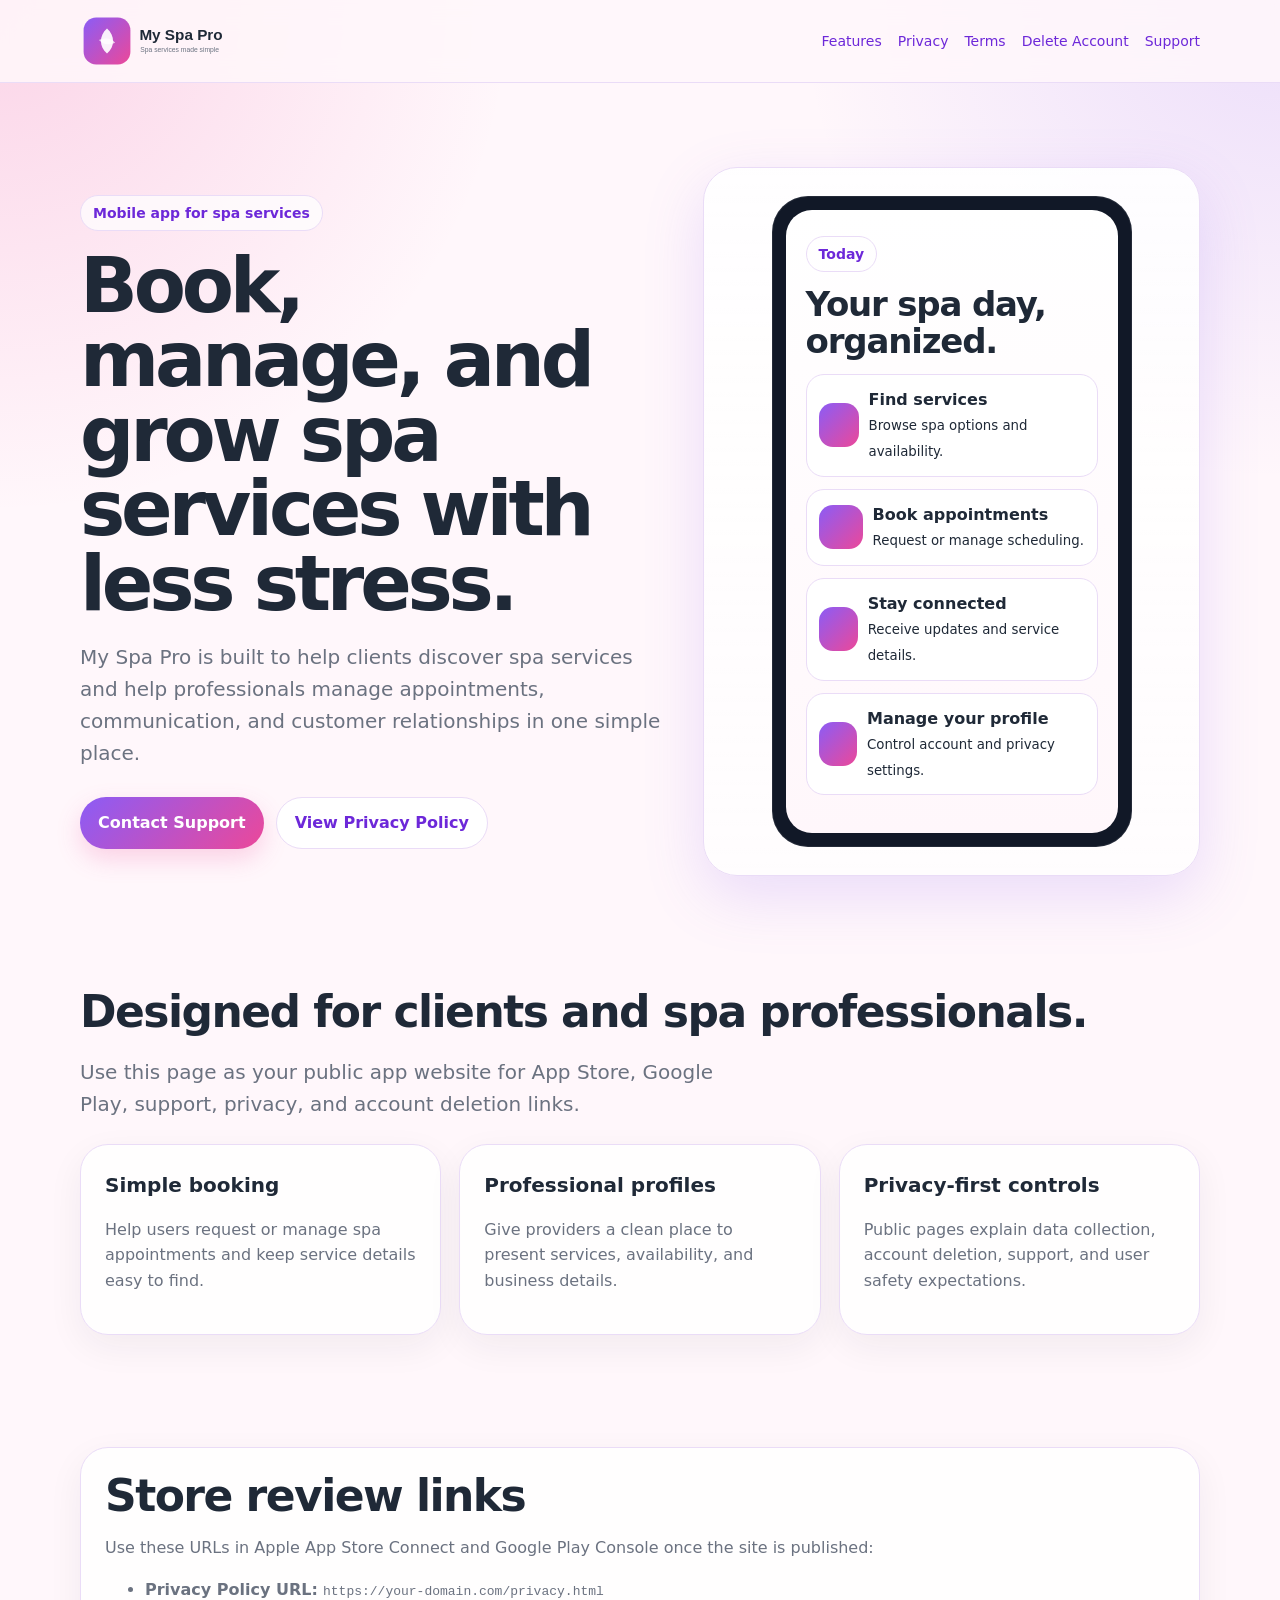
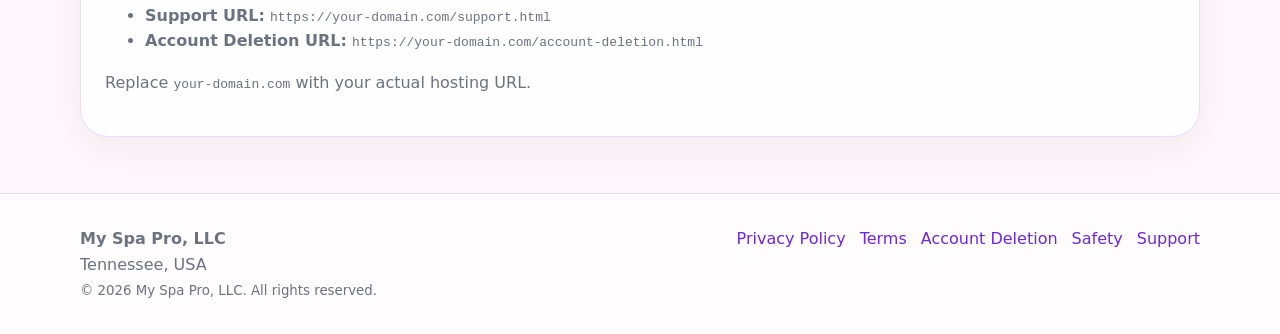
==== index.html @ a32980a8 "Add files via upload" ====
<!doctype html>
<html lang="en">
<head>
  <meta charset="utf-8">
  <meta name="viewport" content="width=device-width, initial-scale=1">
  <title>Home | My Spa Pro</title>
  <meta name="description" content="My Spa Pro helps clients and spa professionals connect, manage appointments, and simplify spa services.">
  <link rel="stylesheet" href="styles.css">
</head>
<body>

<header>
  <div class="container nav">
    <a class="logo" href="index.html" aria-label="My Spa Pro home"><img src="assets/logo.svg" alt="My Spa Pro"></a>
    <nav class="nav-links" aria-label="Main navigation">
      <a href="index.html#features">Features</a>
      <a href="privacy.html">Privacy</a>
      <a href="terms.html">Terms</a>
      <a href="account-deletion.html">Delete Account</a>
      <a href="support.html">Support</a>
    </nav>
  </div>
</header>


<main>
  <section class="hero">
    <div class="container hero-grid">
      <div>
        <span class="kicker">Mobile app for spa services</span>
        <h1>Book, manage, and grow spa services with less stress.</h1>
        <p class="lead">My Spa Pro is built to help clients discover spa services and help professionals manage appointments, communication, and customer relationships in one simple place.</p>
        <div class="actions">
          <a class="btn" href="support.html">Contact Support</a>
          <a class="btn secondary" href="privacy.html">View Privacy Policy</a>
        </div>
      </div>
      <div class="phone-card" aria-label="App preview">
        <div class="mock-phone">
          <div class="screen">
            <span class="kicker">Today</span>
            <h2 style="font-size:34px;margin-top:14px">Your spa day, organized.</h2>
            <div class="app-pill"><span class="icon"></span><div><strong>Find services</strong><br><small>Browse spa options and availability.</small></div></div>
            <div class="app-pill"><span class="icon"></span><div><strong>Book appointments</strong><br><small>Request or manage scheduling.</small></div></div>
            <div class="app-pill"><span class="icon"></span><div><strong>Stay connected</strong><br><small>Receive updates and service details.</small></div></div>
            <div class="app-pill"><span class="icon"></span><div><strong>Manage your profile</strong><br><small>Control account and privacy settings.</small></div></div>
          </div>
        </div>
      </div>
    </div>
  </section>

  <section id="features">
    <div class="container">
      <h2>Designed for clients and spa professionals.</h2>
      <p class="lead">Use this page as your public app website for App Store, Google Play, support, privacy, and account deletion links.</p>
      <div class="cards">
        <article class="card">
          <h3>Simple booking</h3>
          <p>Help users request or manage spa appointments and keep service details easy to find.</p>
        </article>
        <article class="card">
          <h3>Professional profiles</h3>
          <p>Give providers a clean place to present services, availability, and business details.</p>
        </article>
        <article class="card">
          <h3>Privacy-first controls</h3>
          <p>Public pages explain data collection, account deletion, support, and user safety expectations.</p>
        </article>
      </div>
    </div>
  </section>

  <section>
    <div class="container card">
      <h2>Store review links</h2>
      <p>Use these URLs in Apple App Store Connect and Google Play Console once the site is published:</p>
      <ul>
        <li><strong>Privacy Policy URL:</strong> <code>https://your-domain.com/privacy.html</code></li>
        <li><strong>Support URL:</strong> <code>https://your-domain.com/support.html</code></li>
        <li><strong>Account Deletion URL:</strong> <code>https://your-domain.com/account-deletion.html</code></li>
      </ul>
      <p>Replace <code>your-domain.com</code> with your actual hosting URL.</p>
    </div>
  </section>
</main>


<footer>
  <div class="container footer-grid">
    <div>
      <strong>My Spa Pro, LLC</strong><br>
      Tennessee, USA<br>
      <small>© <span id="year"></span> My Spa Pro, LLC. All rights reserved.</small>
    </div>
    <div class="footer-links">
      <a href="privacy.html">Privacy Policy</a>
      <a href="terms.html">Terms</a>
      <a href="account-deletion.html">Account Deletion</a>
      <a href="safety.html">Safety</a>
      <a href="support.html">Support</a>
    </div>
  </div>
</footer>
<script>document.getElementById('year').textContent = new Date().getFullYear();</script>

</body>
</html>
---- styles.css ----
:root {
  --bg: #fff7fb;
  --panel: rgba(255,255,255,.86);
  --text: #1f2937;
  --muted: #6b7280;
  --brand: #8b5cf6;
  --brand2: #ec4899;
  --border: #eadcf7;
  --shadow: 0 20px 60px rgba(139, 92, 246, .18);
}

* { box-sizing: border-box; }

body {
  margin: 0;
  font-family: Inter, ui-sans-serif, system-ui, -apple-system, BlinkMacSystemFont, "Segoe UI", sans-serif;
  color: var(--text);
  background:
    radial-gradient(circle at top left, rgba(236,72,153,.20), transparent 32rem),
    radial-gradient(circle at top right, rgba(139,92,246,.16), transparent 30rem),
    var(--bg);
  line-height: 1.6;
}

a { color: #6d28d9; text-decoration: none; }
a:hover { text-decoration: underline; }

.container { width: min(1120px, calc(100% - 32px)); margin: 0 auto; }

header {
  position: sticky;
  top: 0;
  z-index: 10;
  background: rgba(255,247,251,.86);
  backdrop-filter: blur(14px);
  border-bottom: 1px solid var(--border);
}

.nav {
  display: flex;
  align-items: center;
  justify-content: space-between;
  gap: 18px;
  padding: 14px 0;
}

.logo img { height: 54px; display: block; }

.nav-links {
  display: flex;
  align-items: center;
  gap: 16px;
  flex-wrap: wrap;
  font-size: 14px;
}

.btn {
  display: inline-flex;
  align-items: center;
  justify-content: center;
  border: 0;
  border-radius: 999px;
  padding: 12px 18px;
  font-weight: 700;
  background: linear-gradient(135deg, var(--brand), var(--brand2));
  color: white;
  box-shadow: 0 10px 24px rgba(236,72,153,.22);
}

.btn:hover { text-decoration: none; transform: translateY(-1px); }

.btn.secondary {
  background: white;
  color: #6d28d9;
  border: 1px solid var(--border);
  box-shadow: none;
}

.hero {
  padding: 84px 0 56px;
}

.hero-grid {
  display: grid;
  grid-template-columns: 1.08fr .92fr;
  gap: 40px;
  align-items: center;
}

.kicker {
  display: inline-flex;
  padding: 6px 12px;
  border: 1px solid var(--border);
  border-radius: 999px;
  background: rgba(255,255,255,.72);
  color: #6d28d9;
  font-size: 14px;
  font-weight: 700;
}

h1 {
  font-size: clamp(42px, 7vw, 76px);
  line-height: .98;
  letter-spacing: -0.055em;
  margin: 18px 0;
}

h2 {
  font-size: clamp(28px, 4vw, 44px);
  line-height: 1.08;
  letter-spacing: -0.035em;
  margin: 0 0 14px;
}

h3 { margin: 0 0 8px; font-size: 20px; }

.lead {
  font-size: 20px;
  color: var(--muted);
  max-width: 680px;
}

.actions { display: flex; gap: 12px; flex-wrap: wrap; margin-top: 28px; }

.phone-card {
  background: linear-gradient(180deg, rgba(255,255,255,.92), rgba(255,255,255,.72));
  border: 1px solid var(--border);
  border-radius: 34px;
  box-shadow: var(--shadow);
  padding: 28px;
}

.mock-phone {
  border-radius: 36px;
  background: #111827;
  padding: 14px;
  max-width: 360px;
  margin: 0 auto;
  box-shadow: inset 0 0 0 1px rgba(255,255,255,.08);
}

.screen {
  border-radius: 26px;
  background: linear-gradient(180deg, #fff, #fff7fb);
  min-height: 560px;
  padding: 26px 20px;
}

.app-pill {
  display: flex;
  gap: 10px;
  align-items: center;
  padding: 12px;
  background: white;
  border: 1px solid var(--border);
  border-radius: 18px;
  margin: 12px 0;
}

.icon {
  width: 44px;
  height: 44px;
  border-radius: 14px;
  background: linear-gradient(135deg, var(--brand), var(--brand2));
}

section { padding: 56px 0; }

.cards {
  display: grid;
  grid-template-columns: repeat(3, 1fr);
  gap: 18px;
  margin-top: 24px;
}

.card, .content-page {
  background: var(--panel);
  border: 1px solid var(--border);
  border-radius: 28px;
  padding: 24px;
  box-shadow: 0 12px 36px rgba(31,41,55,.06);
}

.card p, .content-page p, li { color: var(--muted); }

.content-page {
  margin: 42px auto;
  max-width: 900px;
}

.content-page h1 {
  font-size: clamp(36px, 5vw, 56px);
}

.notice {
  background: #fff;
  border-left: 5px solid var(--brand);
  padding: 14px 16px;
  border-radius: 14px;
  color: var(--muted);
}

.form-box {
  background: white;
  border: 1px solid var(--border);
  border-radius: 22px;
  padding: 18px;
  margin: 18px 0;
}

input, textarea, select {
  width: 100%;
  padding: 12px 14px;
  border: 1px solid var(--border);
  border-radius: 14px;
  font: inherit;
  margin: 6px 0 14px;
  background: #fff;
}

textarea { min-height: 130px; }

footer {
  border-top: 1px solid var(--border);
  background: rgba(255,255,255,.68);
  padding: 32px 0;
  color: var(--muted);
}

.footer-grid {
  display: flex;
  justify-content: space-between;
  gap: 20px;
  flex-wrap: wrap;
}

.footer-links { display: flex; gap: 14px; flex-wrap: wrap; }

@media (max-width: 820px) {
  .hero-grid, .cards { grid-template-columns: 1fr; }
  .nav { align-items: flex-start; flex-direction: column; }
  .screen { min-height: 440px; }
}
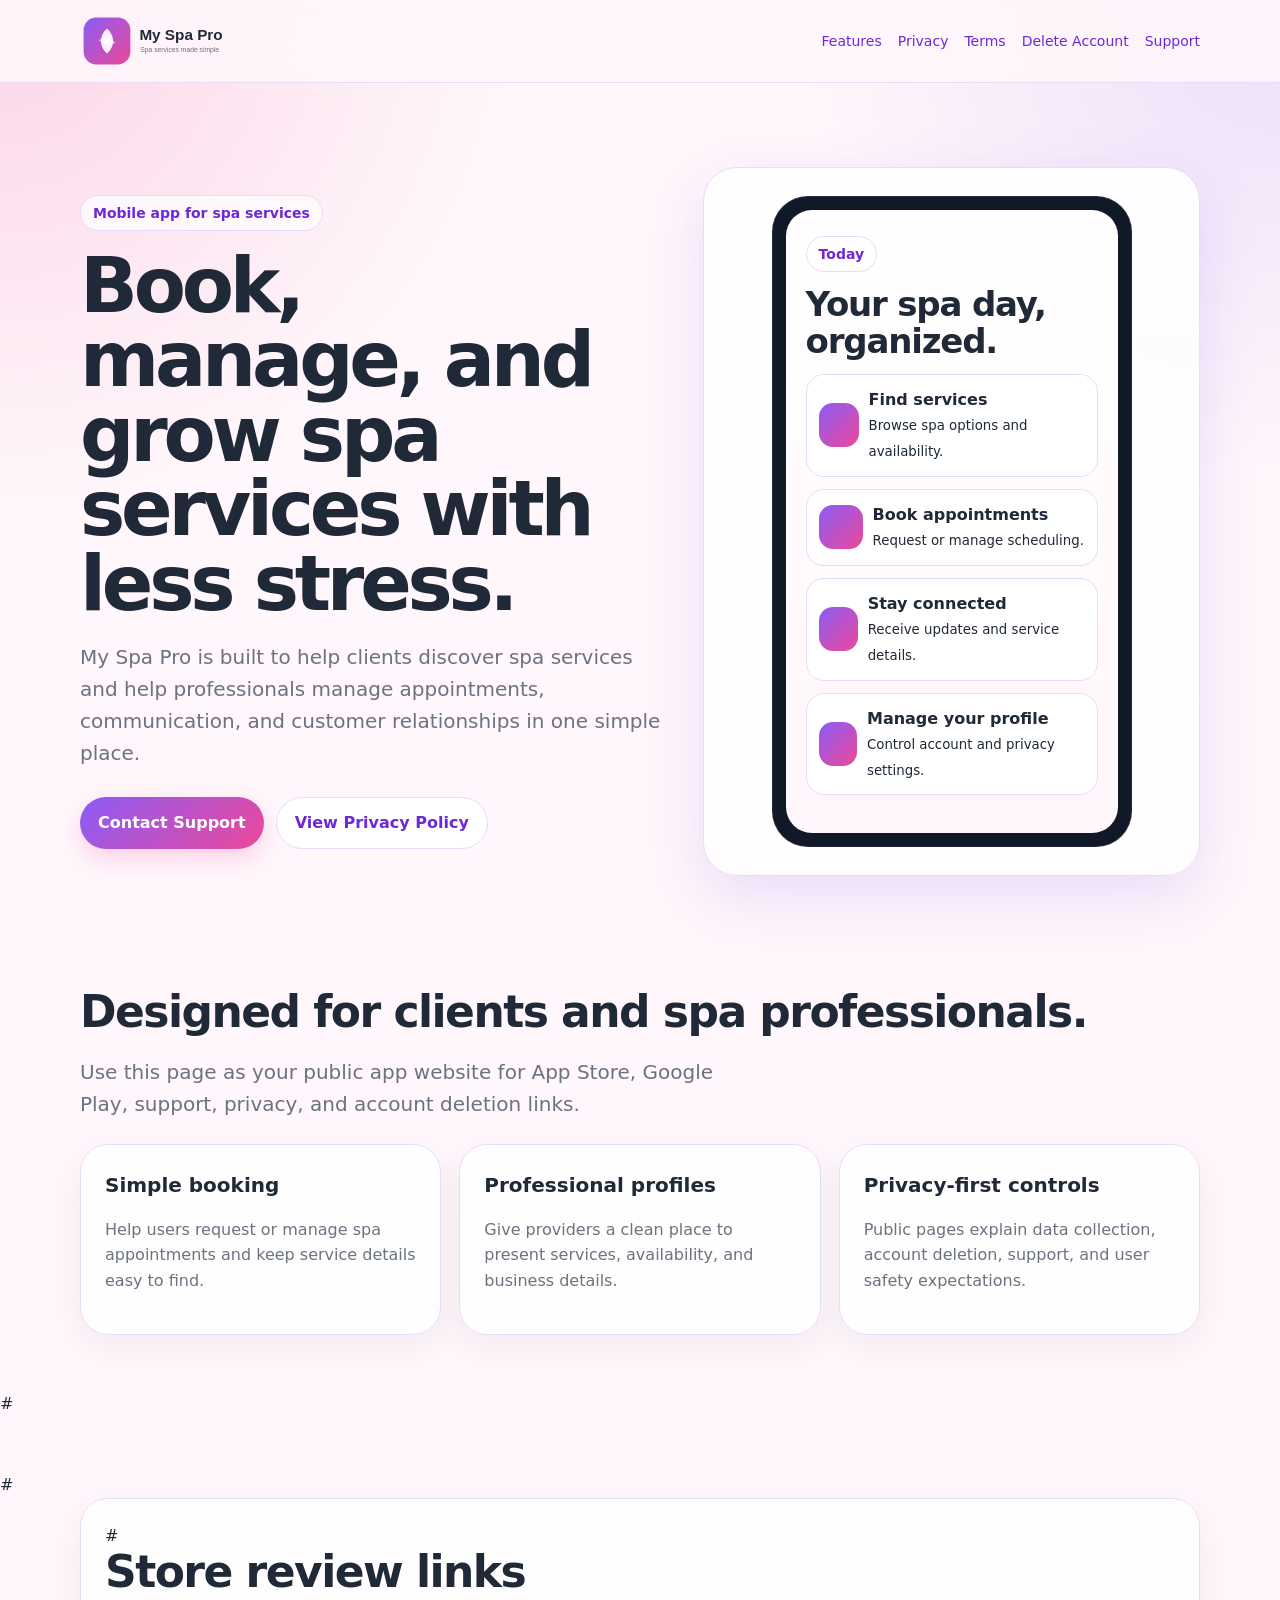
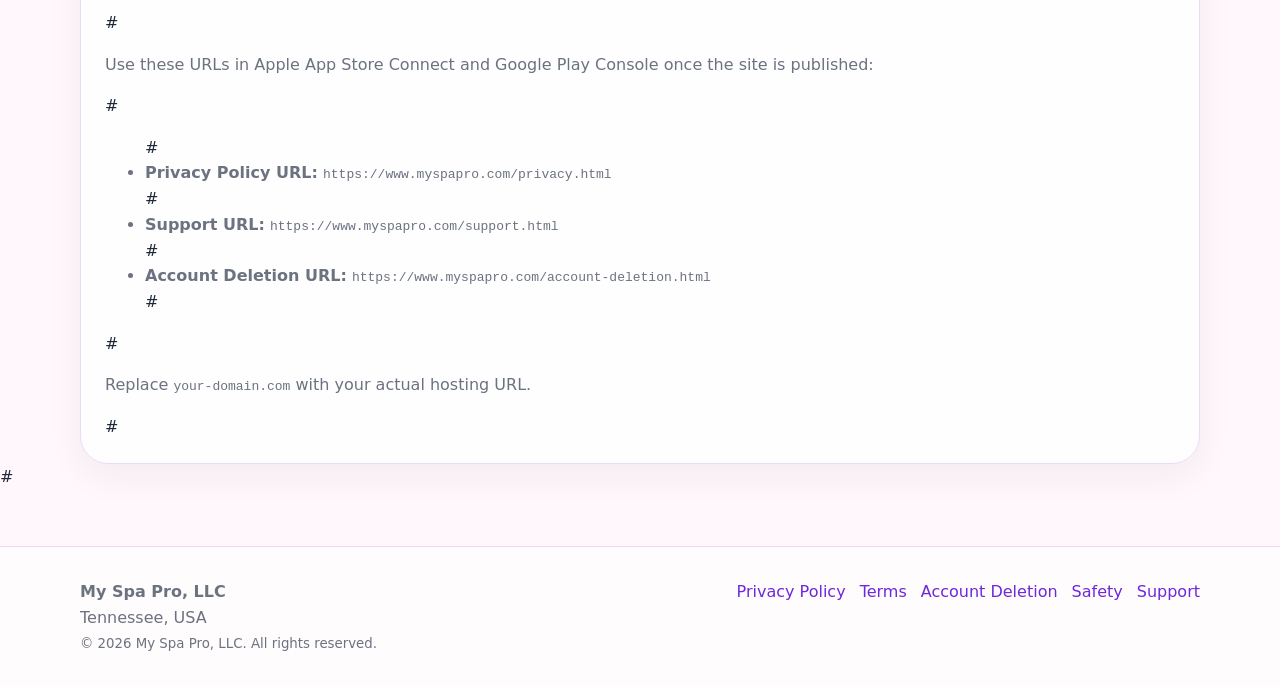
==== commit f15a370d: "Update index.html Hide APP Stores links" ====
--- a/index.html
+++ b/index.html
@@ -71,18 +71,18 @@
     </div>
   </section>
 
-  <section>
-    <div class="container card">
-      <h2>Store review links</h2>
-      <p>Use these URLs in Apple App Store Connect and Google Play Console once the site is published:</p>
-      <ul>
-        <li><strong>Privacy Policy URL:</strong> <code>https://your-domain.com/privacy.html</code></li>
-        <li><strong>Support URL:</strong> <code>https://your-domain.com/support.html</code></li>
-        <li><strong>Account Deletion URL:</strong> <code>https://your-domain.com/account-deletion.html</code></li>
-      </ul>
-      <p>Replace <code>your-domain.com</code> with your actual hosting URL.</p>
-    </div>
-  </section>
+#  <section>
+#    <div class="container card">
+#      <h2>Store review links</h2>
+#      <p>Use these URLs in Apple App Store Connect and Google Play Console once the site is published:</p>
+#      <ul>
+#        <li><strong>Privacy Policy URL:</strong> <code>https://www.myspapro.com/privacy.html</code></li>
+#        <li><strong>Support URL:</strong> <code>https://www.myspapro.com/support.html</code></li>
+#        <li><strong>Account Deletion URL:</strong> <code>https://www.myspapro.com/account-deletion.html</code></li>
+#      </ul>
+#      <p>Replace <code>your-domain.com</code> with your actual hosting URL.</p>
+#    </div>
+#  </section>
 </main>
 
 
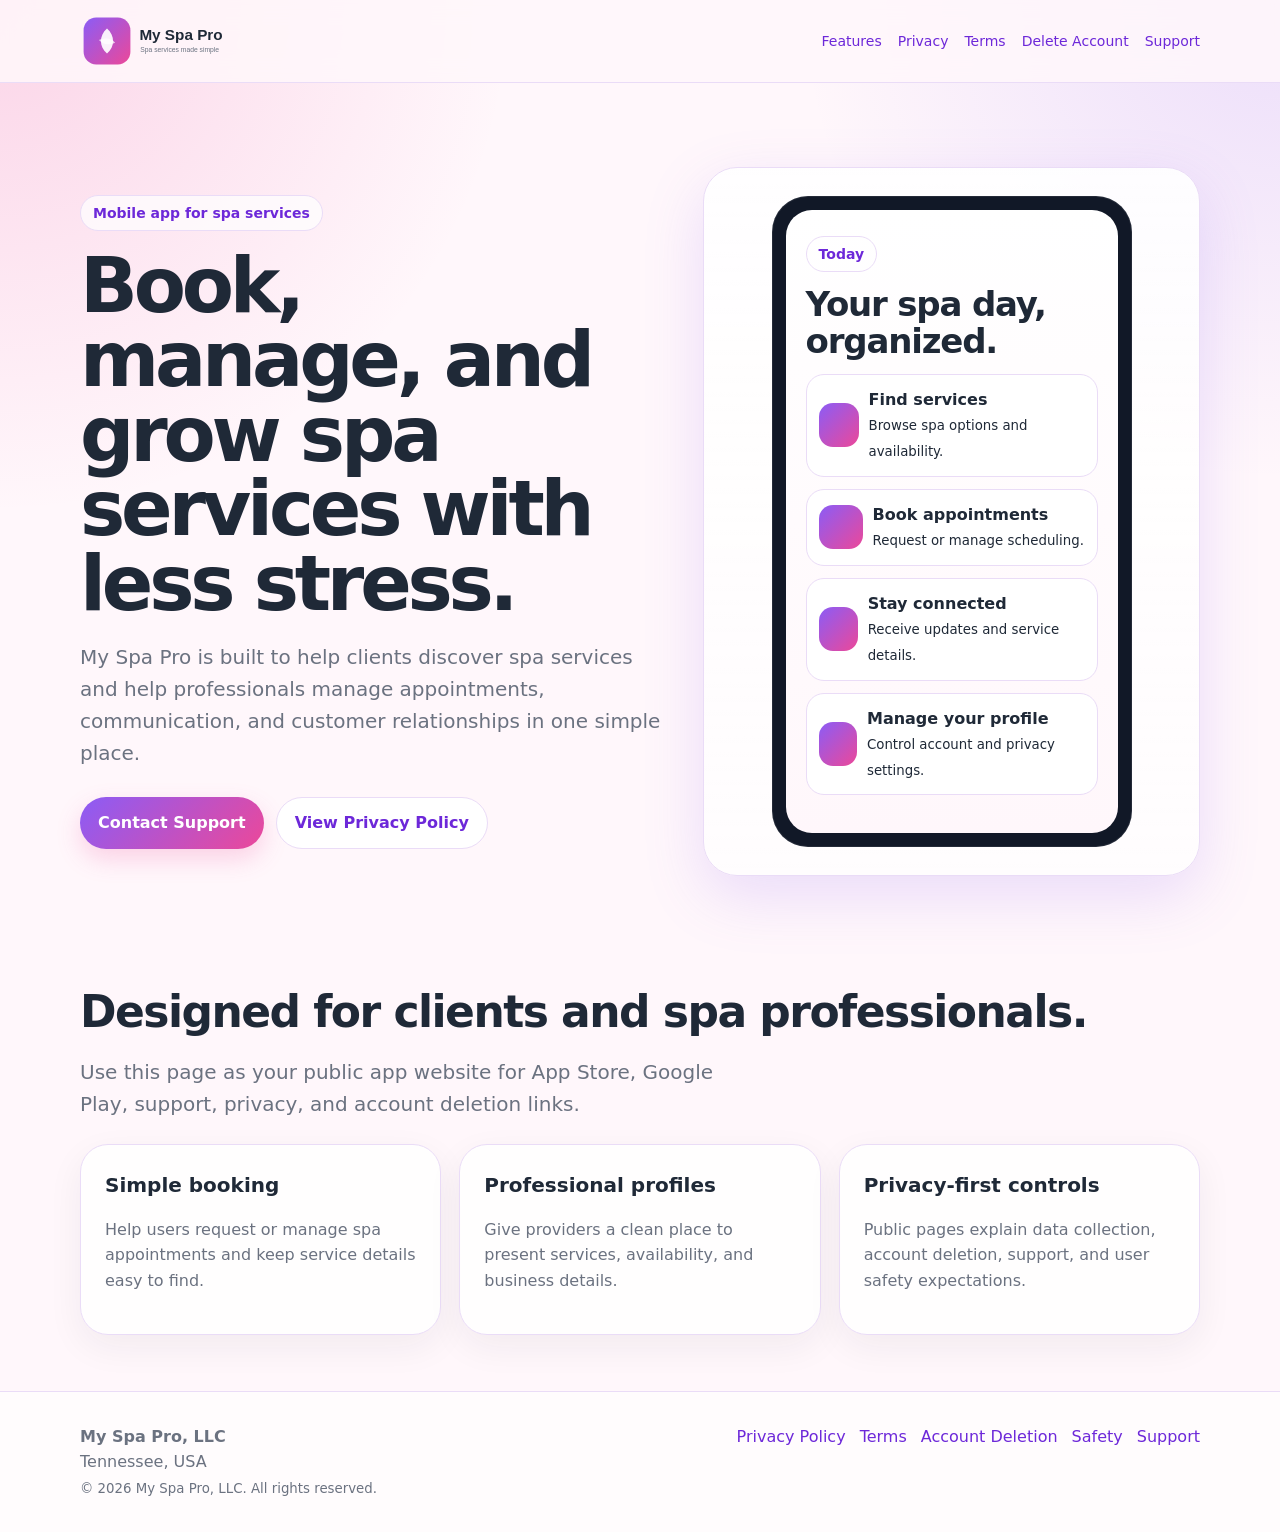
==== commit 17fa8891: "Update index.html" ====
--- a/index.html
+++ b/index.html
@@ -71,6 +71,7 @@
     </div>
   </section>
 
+<!--
 #  <section>
 #    <div class="container card">
 #      <h2>Store review links</h2>
@@ -84,7 +85,7 @@
 #    </div>
 #  </section>
 </main>
-
+-->
 
 <footer>
   <div class="container footer-grid">
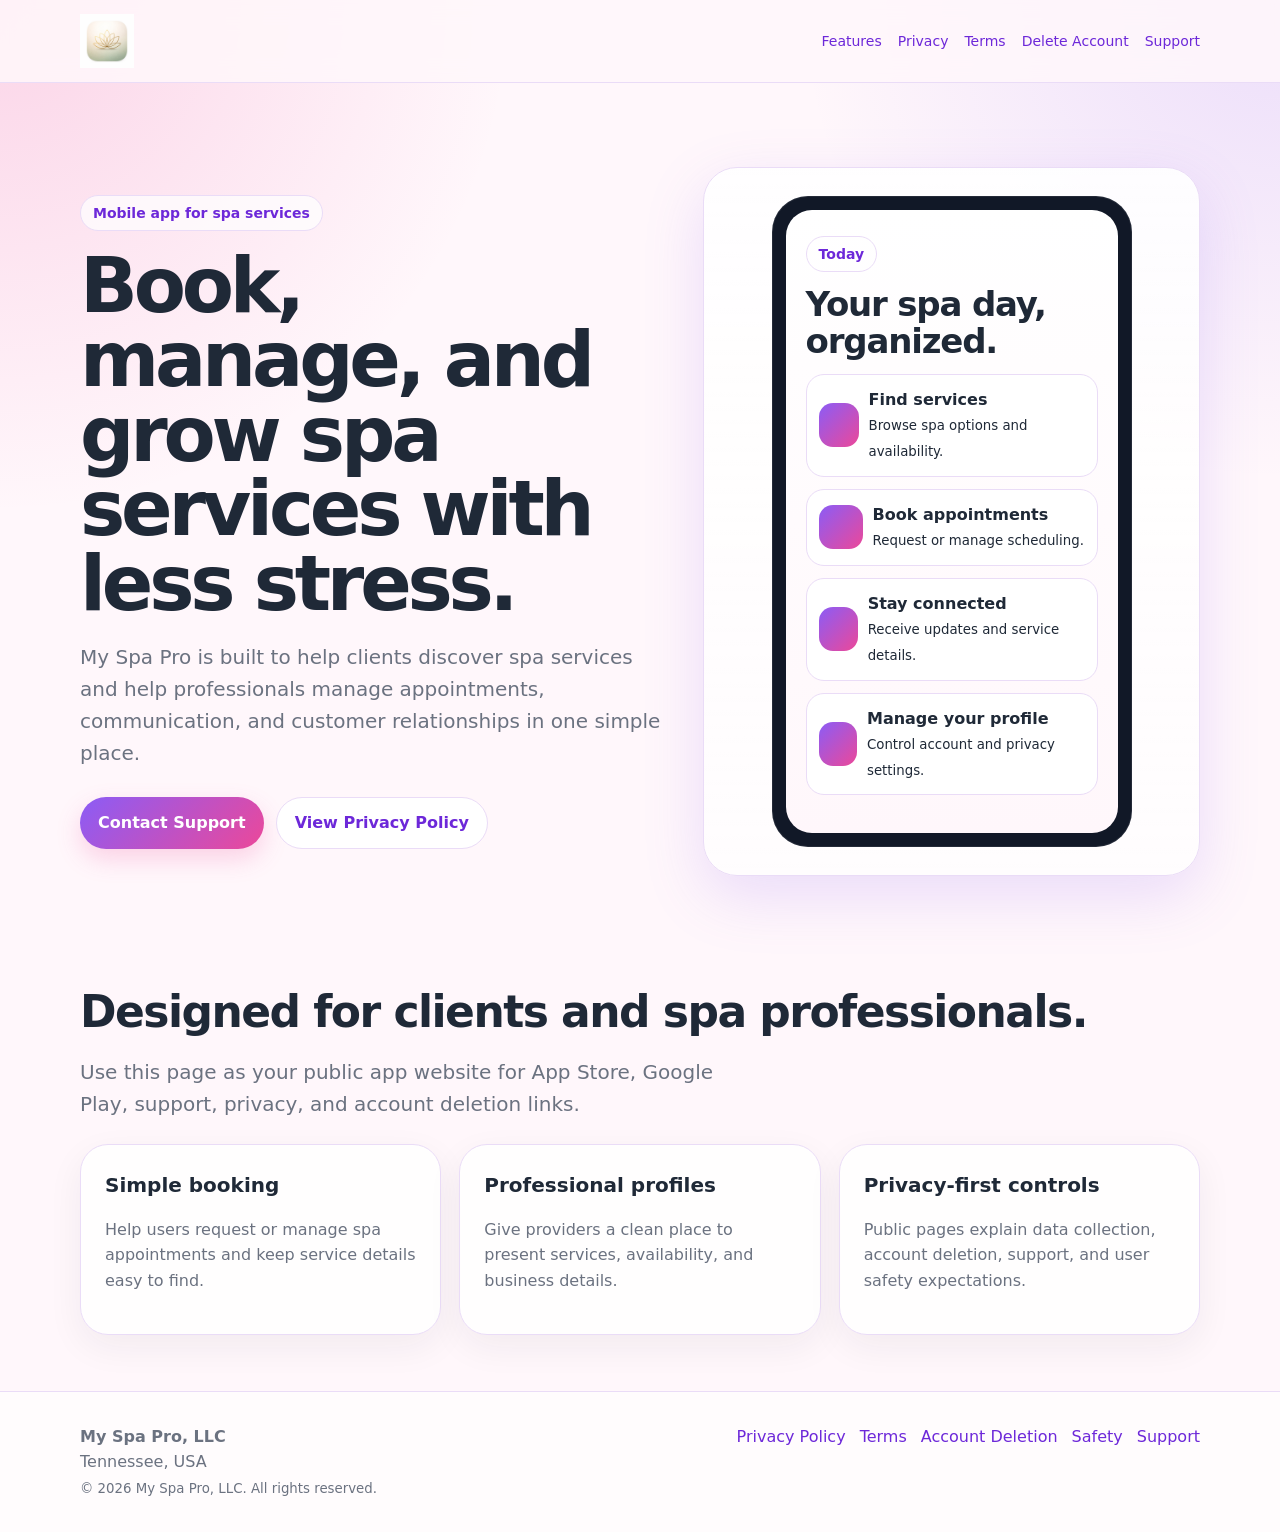
==== commit 87bad331: "Update index.html" ====
--- a/index.html
+++ b/index.html
@@ -11,7 +11,7 @@
 
 <header>
   <div class="container nav">
-    <a class="logo" href="index.html" aria-label="My Spa Pro home"><img src="assets/logo.svg" alt="My Spa Pro"></a>
+    <a class="logo" href="index.html" aria-label="My Spa Pro home"><img src="assets/logo.png" alt="My Spa Pro"></a>
     <nav class="nav-links" aria-label="Main navigation">
       <a href="index.html#features">Features</a>
       <a href="privacy.html">Privacy</a>
